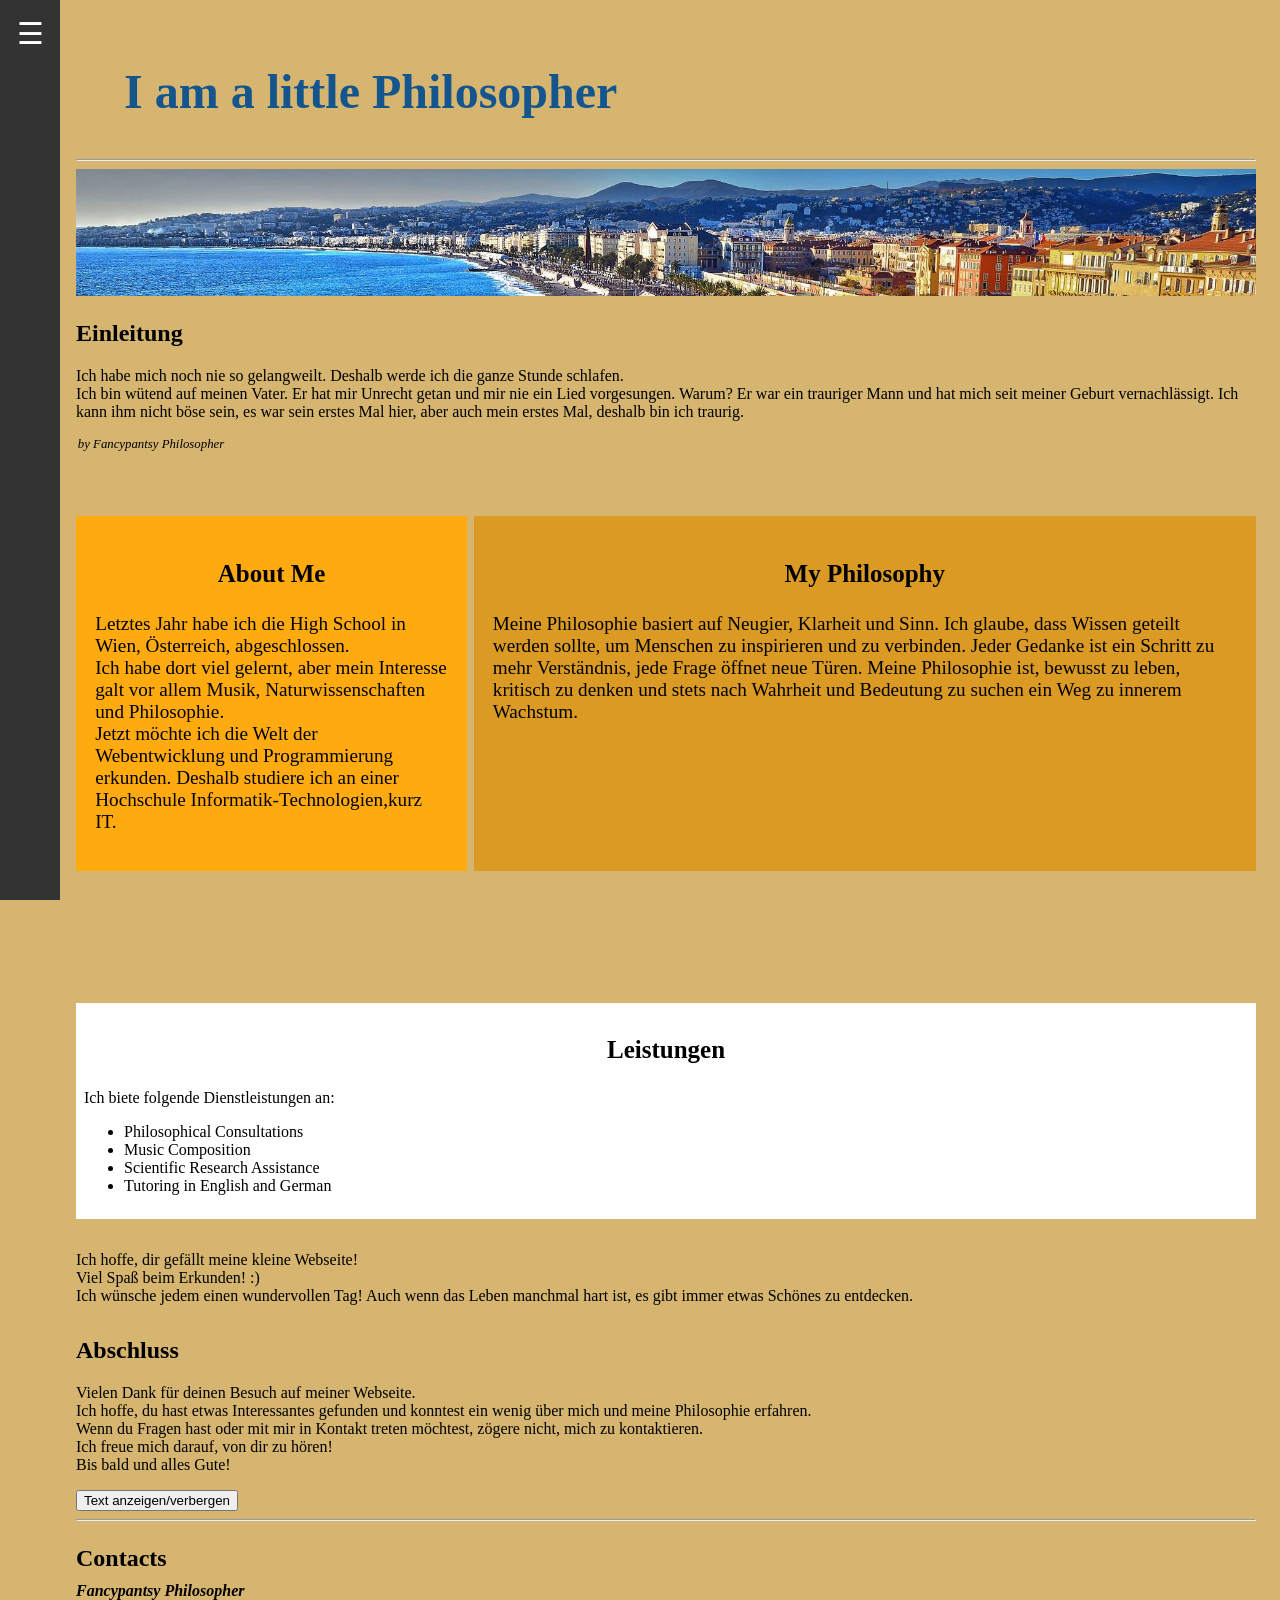
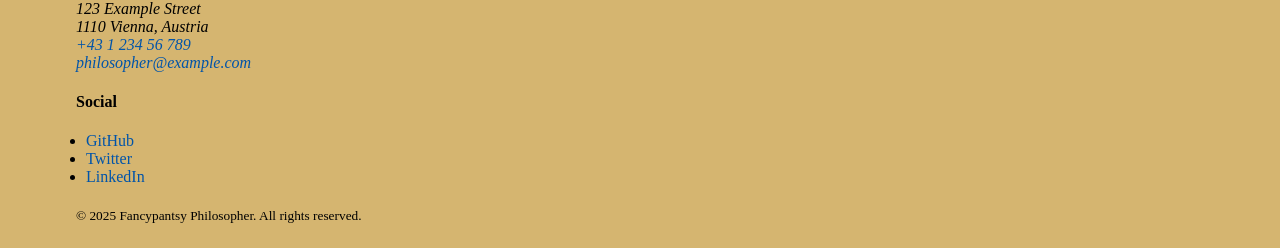
==== index.html @ 4b0075c2 "Rename HTML_Code_09.10.2025.html to index.html" ====
<!DOCTYPE html>
<html lang="de">
    
    <head>
          <link rel="stylesheet" type="text/css" href="stylesheet.css">
        <title>
            My little Canvas
        </title>
    </head>
    <body>
        <div class="sidebar" id="sidebar">
        <div class="toggle-btn" id="toggleBtn">☰</div>
        <div class="nav-links">
            <a href="#home">Startseite</a>
            <a href="#about">Über uns</a>
            <a href="#services">Leistungen</a>
            <a href="#contact">Kontakt</a>
        </div>
        </div>

        <section id="home">
        <h1>I am a little Philosopher</h1>
        <hr>
        <img src="Cotedazur_Panorama.jpg" alt="A beautiful view of the Cote d'Azur" style="width: 100%; height: 100%;">
        <section id="Einleitung">
            <h2>Einleitung</h2>
            <p>
               
                Ich habe mich noch nie so gelangweilt. Deshalb werde ich die ganze Stunde schlafen.<br>
                Ich bin wütend auf meinen Vater. 
                Er hat mir Unrecht getan und mir nie ein Lied vorgesungen. Warum? 
                Er war ein trauriger Mann und hat mich seit meiner Geburt vernachlässigt.
                Ich kann ihm nicht böse sein, es war sein erstes Mal hier, 
                aber auch mein erstes Mal, deshalb bin ich traurig.
            </p>
            <table>
                <caption class="wide-caption">by Fancypantsy Philosopher</caption>
            </table>
        </section>
        </section>
        <section id="about">
             <div class="container">
                <div class="grid-item-sidebar">
                    <h3>About Me</h3>
                    <p> Letztes Jahr habe ich die High School in Wien, Österreich, abgeschlossen. <br>
                        Ich habe dort viel gelernt, aber mein Interesse galt vor allem Musik, Naturwissenschaften und Philosophie. <br>
                        Jetzt möchte ich die Welt der Webentwicklung und Programmierung erkunden. Deshalb studiere ich an einer Hochschule Informatik-Technologien,kurz IT.
                    </p>
                </div>
                <div class="grid-item-main">
                    <h3>My Philosophy</h3>
                    <p> Meine Philosophie basiert auf Neugier, Klarheit und Sinn. Ich glaube, dass Wissen geteilt werden sollte,
                        um Menschen zu inspirieren und zu verbinden. Jeder Gedanke ist ein Schritt zu mehr Verständnis, jede Frage öffnet neue Türen. 
                        Meine Philosophie ist, bewusst zu leben, kritisch zu denken und stets nach Wahrheit und Bedeutung zu suchen ein Weg zu innerem Wachstum.
                    </p>
                </div>
            </div>
        </section>
        
        <section id="services">
            <div class="grid-item-bottom">
                <h3>Leistungen</h3>
                Ich biete folgende Dienstleistungen an:
                <ul>
                    <li>Philosophical Consultations</li>
                    <li>Music Composition</li>
                    <li>Scientific Research Assistance</li>
                    <li>Tutoring in English and German</li>
                </ul>
            </div>
        </section>
        
        <div class="comment">
        Ich hoffe, dir gefällt meine kleine Webseite! <br>
        Viel Spaß beim Erkunden! :) <br>
        Ich wünsche jedem einen wundervollen Tag! Auch wenn das Leben manchmal hart ist, es gibt immer etwas Schönes zu entdecken. <br>
        </div>
        
        <section>
            <h2>Abschluss</h2>
            <p>
                Vielen Dank für deinen Besuch auf meiner Webseite. <br>
                Ich hoffe, du hast etwas Interessantes gefunden und konntest ein wenig über mich und meine Philosophie erfahren. <br>
                Wenn du Fragen hast oder mit mir in Kontakt treten möchtest, zögere nicht, mich zu kontaktieren. <br>
                Ich freue mich darauf, von dir zu hören! <br>
                Bis bald und alles Gute! <br>
            </p>
        </section>

        <script src="firstscript.js"></script>
        <p>
            <div id="mehrText" class="hidden"> Wow, du hast den Button gefunden ^-^ <br>
                Gratulation!! :) <br>
             Ich experimentiere hier nur einwenig mit Webside Development, also bitte nichts ernst nehmen </div>
            <button onclick="toggleText()">Text anzeigen/verbergen</button>


        

        <footer id="site-footer">
            <hr>
            <div class="footer-inner">
                <section class="contact" aria-labelledby="contact" id ="contact">
                    <h3>Contacts</h3>
                    <address>
                        <strong>Fancypantsy Philosopher</strong><br>
                        123 Example Street<br>
                        1110 Vienna, Austria<br>
                        <a href="tel:+43123456789">+43 1 234 56 789</a><br>
                        <a href="mailto:philosopher@example.com">philosopher@example.com</a>
                    </address>
                </section>

                <section class="social" aria-label="Social links" id="social">
                    <h4 class="visually-hidden">Social</h4>
                    <ul class="social-list">
                        <li><a href="https://github.com/MAU250717" rel="noopener noreferrer">GitHub</a></li>
                        <li><a href="#" rel="noopener noreferrer">Twitter</a></li>
                        <li><a href="#" rel="noopener noreferrer">LinkedIn</a></li>
                    </ul>
                </section>
            </div>

            <small>&copy; 2025 Fancypantsy Philosopher. All rights reserved.</small>
        </footer>
    </body>
</html>
---- stylesheet.css ----
/* stylesheet.css */

/* Loose Test */
body {
  background-color: #d5b570;
  padding: 1em;
  margin-left: 60px;
}

/* Media query for screens smaller than 900px */
@media screen and (max-width: 900px) {
  body {
    font-size: large;
  }
}


h1 {
  color: #15558e;
  font-size: 2.5em;
  font-family:'Lucida Handwriting', cursive;
  padding-left: 1em;

  @media(width >900px) {
    font-size: 3em;
  }
}

.comment {
  margin: 2em 0;
  color: black;
} 

h3 {
  text-align: center;
  font-size: 25px;
}

/* other */
.hidden {
  display: none;
}

caption.wide-caption {
  font-size: 0.8em;
  width: 150px;
  font-style: italic;
  padding-bottom: 5em;
}



.hidden {
  display: none;
  margin-top: 10px;
   margin-bottom: 10px;
}

.container {
  display: grid;
  grid-template-columns: 1fr 2fr;
  grid-template-rows: 3fr 1fr;
  grid-template-areas:
    "header header"
    "sidebar main"
    "sidebar footer";
  gap: .4em;
}

.grid-item-main{
  background-color: #da9a23;
  color: black;
  text-align: left;
  font-size: 1.2em;
  padding: 1em;
}

.grid-item-sidebar{
  background-color: #ffab10;
  color: black;
  text-align: left;
  font-size: 1.2em;
  padding: 1em;
}

.grid-item-bottom{
  background-color: #ffffff;
  color: black;
  text-align: left;
  font-size: 1em;
  padding: 0.5em;
}

.contact {
  flex: 1 1 300px;
  margin-bottom: 20px;

  a {
    color: #0054a9;
    text-decoration: none;
  }

  a:hover {
    text-decoration: underline;
  }

  h3 {
    font-size: 1.5em;
    margin-bottom: 10px;
    text-align: left;
  }
}


.social {
  margin-bottom: 20px;
}

.social-list {
  padding: 0;
  margin: 10px;

 a {
  color: #0054a9;
  text-decoration: none;
  }
  
  a:hover {
    text-decoration: underline;
  }
}

.sidebar{
  position:fixed;
  top:0;
  left: 0; /* versteckt */
  height:100%;
  width: 60px;
  background-color:#333;
  overflow-x:hidden;
  transition:left 0.3s ease;
  z-index:1000
}

.sidebar:hover,
.sidebar.open {
  width: 200px;
   /*sichtbar*/
}

.sidebar:hover .nav-links a,
.sidebar.open .nav-links a{
  opacity:1
}

.toggle-btn{
  font-size:30px;
  color:#fff;
  text-align:center;
  padding:16px 0;
  cursor:pointer
}

.nav-links{
  display:flex;
  flex-direction:column;
  margin-top:40px
}

.nav-links a{
  display:block;
  color:#fff;
  padding:16px;
  text-decoration:none;
  white-space:nowrap;
  opacity:0;
  transition:opacity 0.3s ease
}


.nav-links a:hover{
  background-color:#575757
}

.content{
  margin-left:60px;
  padding:20px;
  transition:margin-left 0.3s ease
}

.sidebar:hover~.content{
  margin-left:200px
}
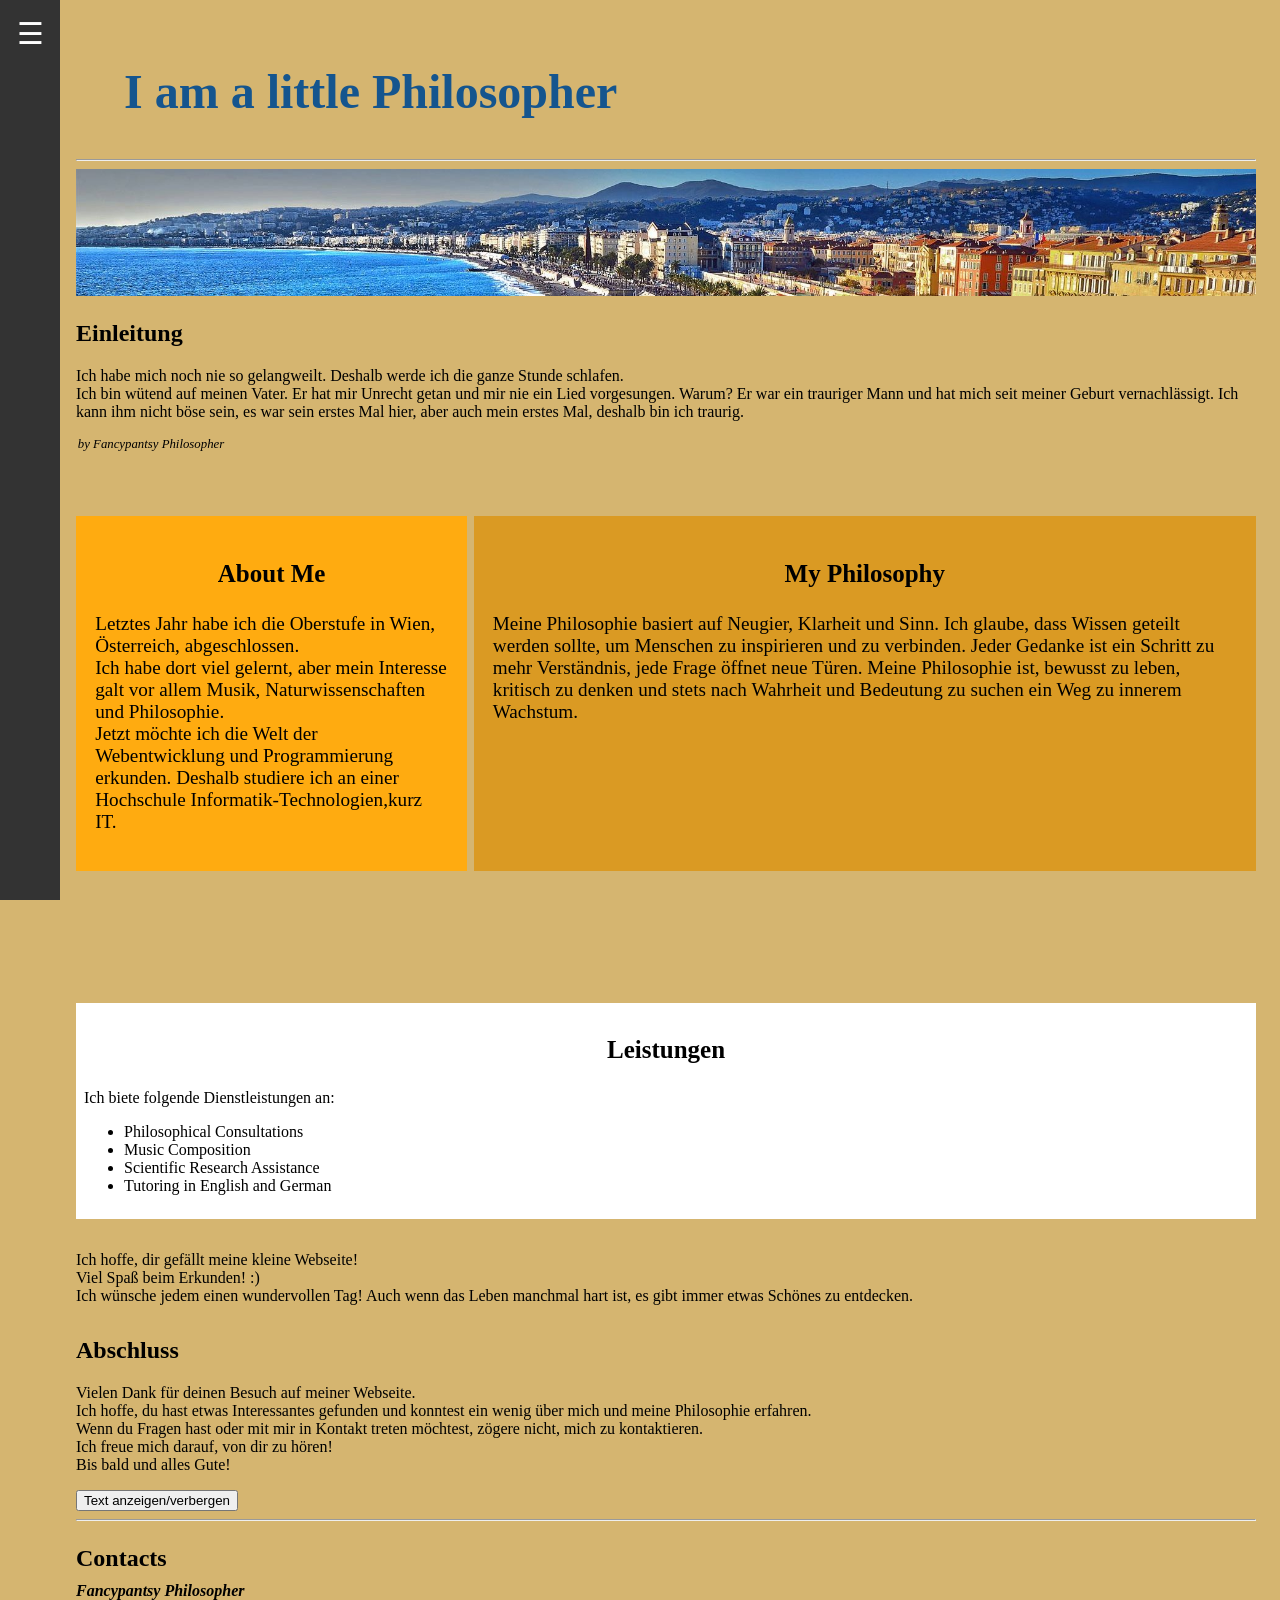
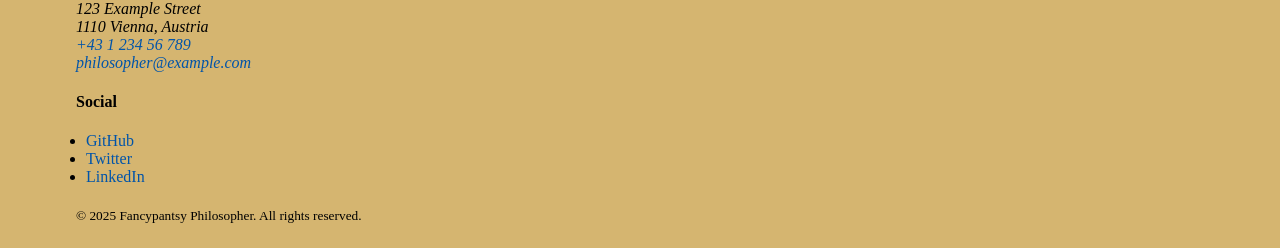
==== commit c734ec2a: "JS HW and updates" ====
--- a/index.html
+++ b/index.html
@@ -14,6 +14,7 @@
             <a href="#home">Startseite</a>
             <a href="#about">Über uns</a>
             <a href="#services">Leistungen</a>
+            <a href="vektorrechner.html">Vektorrechner</a>
             <a href="#contact">Kontakt</a>
         </div>
         </div>
@@ -42,7 +43,7 @@
              <div class="container">
                 <div class="grid-item-sidebar">
                     <h3>About Me</h3>
-                    <p> Letztes Jahr habe ich die High School in Wien, Österreich, abgeschlossen. <br>
+                    <p> Letztes Jahr habe ich die Oberstufe in Wien, Österreich, abgeschlossen. <br>
                         Ich habe dort viel gelernt, aber mein Interesse galt vor allem Musik, Naturwissenschaften und Philosophie. <br>
                         Jetzt möchte ich die Welt der Webentwicklung und Programmierung erkunden. Deshalb studiere ich an einer Hochschule Informatik-Technologien,kurz IT.
                     </p>
@@ -111,6 +112,7 @@
                     </address>
                 </section>
 
+                <!-- Social Media Links -->
                 <section class="social" aria-label="Social links" id="social">
                     <h4 class="visually-hidden">Social</h4>
                     <ul class="social-list">
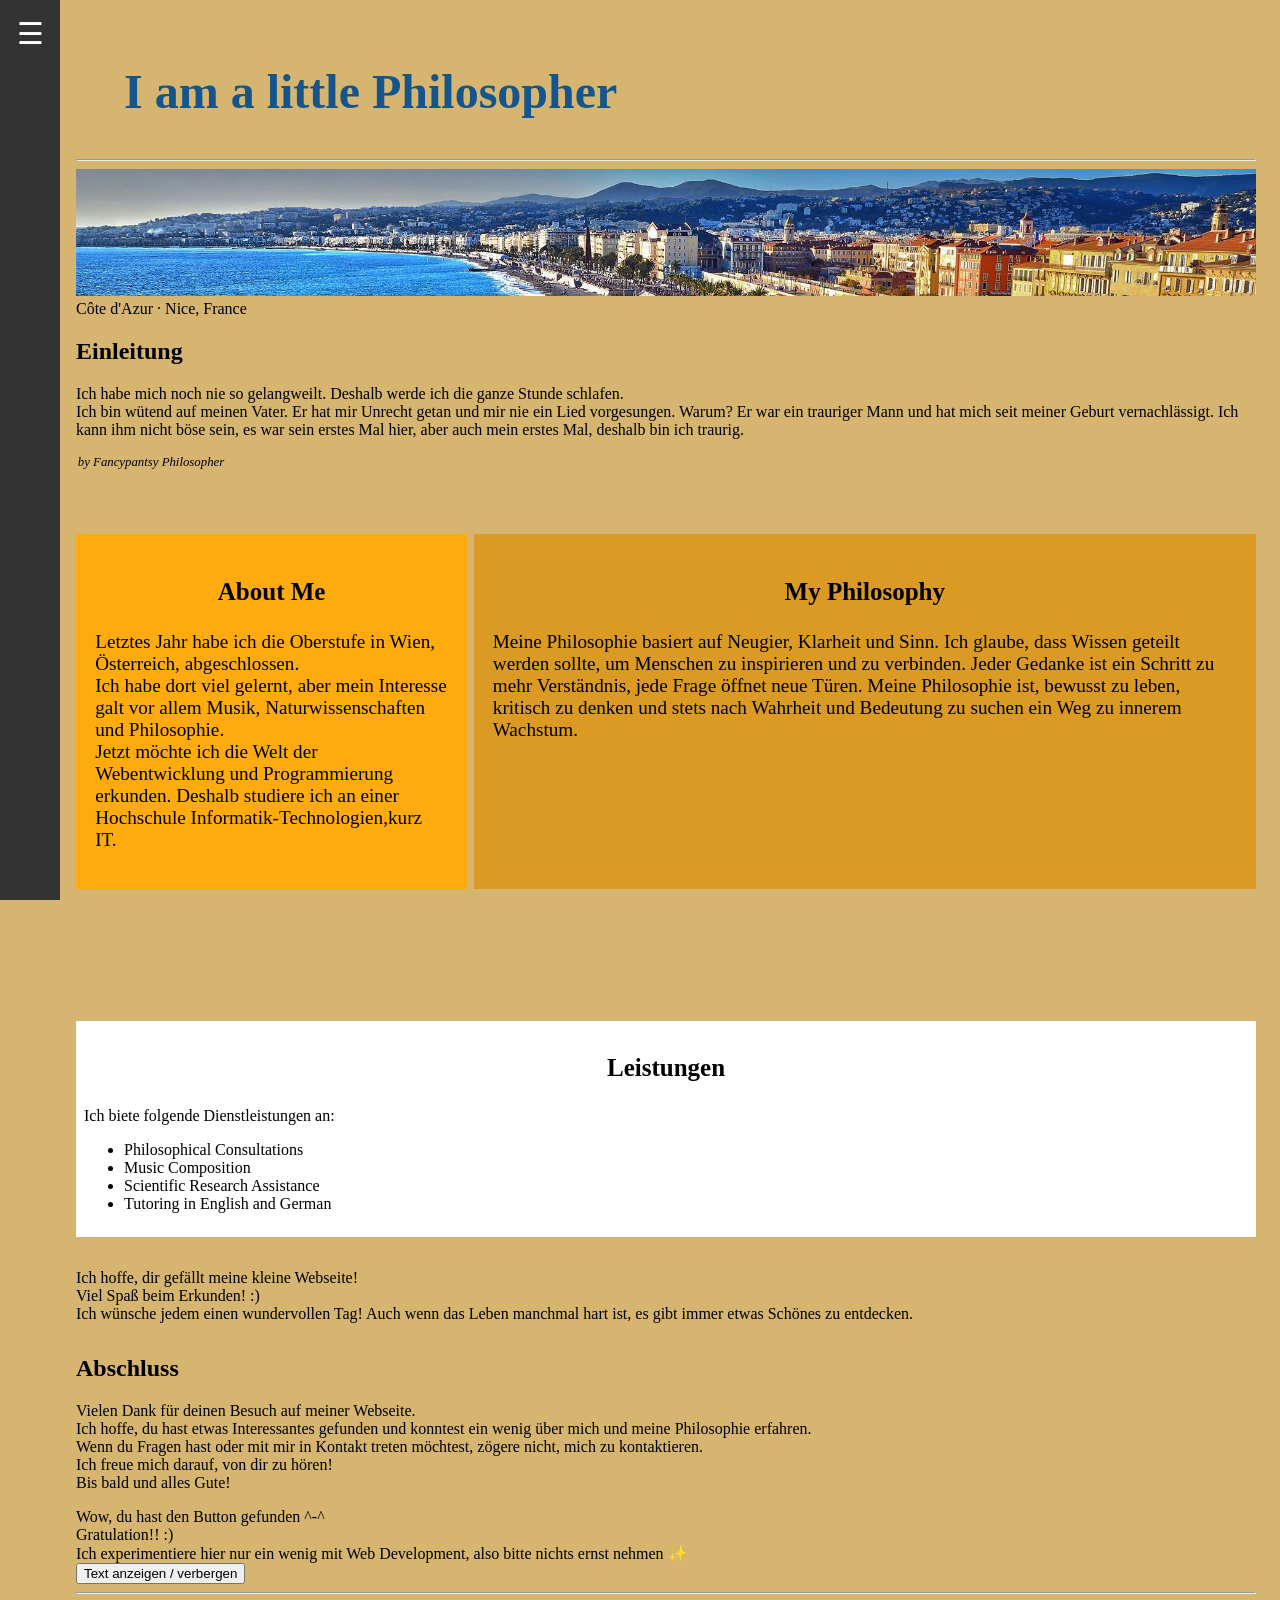
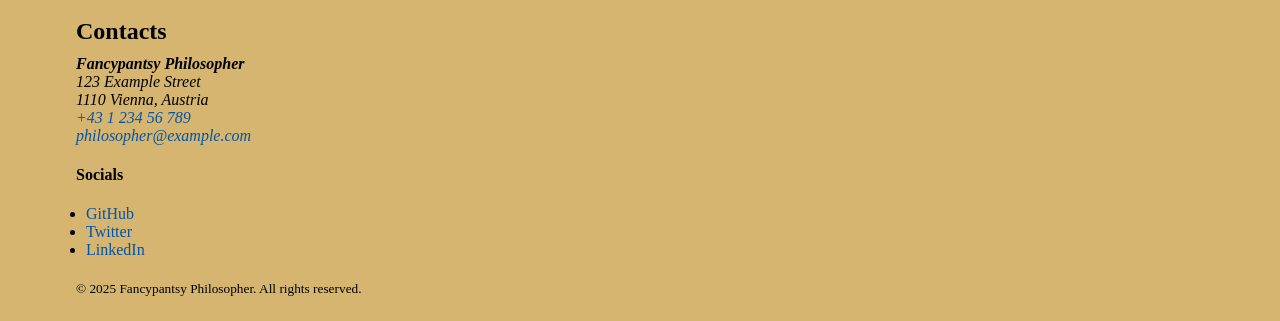
==== commit 0d6fdb3f: "Lokale Änderungen behalten und committen" ====
--- a/index.html
+++ b/index.html
@@ -2,55 +2,67 @@
 <html lang="de">
     
     <head>
-          <link rel="stylesheet" type="text/css" href="stylesheet.css">
+        <meta charset="UTF-8">
+        <meta name="viewport" content="width=device-width, initial-scale=1.0">
+        <link rel="stylesheet" type="text/css" href="stylesheet.css">
         <title>
-            My little Canvas
+            My little Canvas · Fancypantsy Philosopher
         </title>
     </head>
     <body>
+        <!-- ── Sidebar ─────────────────────────────────────────────── -->
         <div class="sidebar" id="sidebar">
-        <div class="toggle-btn" id="toggleBtn">☰</div>
-        <div class="nav-links">
+            <div class="toggle-btn" id="toggleBtn">☰</div>
+            <div class="nav-links">
             <a href="#home">Startseite</a>
             <a href="#about">Über uns</a>
             <a href="#services">Leistungen</a>
             <a href="vektorrechner.html">Vektorrechner</a>
             <a href="#contact">Kontakt</a>
-        </div>
+            </div>
         </div>
 
+        <!-- ── Hero ────────────────────────────────────────────────── -->
         <section id="home">
-        <h1>I am a little Philosopher</h1>
-        <hr>
-        <img src="Cotedazur_Panorama.jpg" alt="A beautiful view of the Cote d'Azur" style="width: 100%; height: 100%;">
-        <section id="Einleitung">
-            <h2>Einleitung</h2>
-            <p>
-               
-                Ich habe mich noch nie so gelangweilt. Deshalb werde ich die ganze Stunde schlafen.<br>
-                Ich bin wütend auf meinen Vater. 
-                Er hat mir Unrecht getan und mir nie ein Lied vorgesungen. Warum? 
-                Er war ein trauriger Mann und hat mich seit meiner Geburt vernachlässigt.
-                Ich kann ihm nicht böse sein, es war sein erstes Mal hier, 
-                aber auch mein erstes Mal, deshalb bin ich traurig.
-            </p>
-            <table>
-                <caption class="wide-caption">by Fancypantsy Philosopher</caption>
-            </table>
+            <h1>I am a little Philosopher</h1>
+            <hr>
+            <div class="hero-img-wrap">
+                <img src="Cotedazur_Panorama.jpg" alt="A beautiful view of the Cote d'Azur" style="width: 100%; height: 100%;">
+                <div class="hero-img-overlay"></div>
+                <span class="hero-caption">Côte d'Azur · Nice, France</span>
+            </div>
+            <div id="Einleitung">
+                <h2>Einleitung</h2>
+                <p>
+                
+                    Ich habe mich noch nie so gelangweilt. Deshalb werde ich die ganze Stunde schlafen.<br>
+                    Ich bin wütend auf meinen Vater. 
+                    Er hat mir Unrecht getan und mir nie ein Lied vorgesungen. Warum? 
+                    Er war ein trauriger Mann und hat mich seit meiner Geburt vernachlässigt.
+                    Ich kann ihm nicht böse sein, es war sein erstes Mal hier, 
+                    aber auch mein erstes Mal, deshalb bin ich traurig.
+                </p>
+                <table>
+                    <caption class="wide-caption">by Fancypantsy Philosopher</caption>
+                </table>
+            </div>
         </section>
-        </section>
+
+        <!-- ── About ───────────────────────────────────────────────── -->
         <section id="about">
              <div class="container">
                 <div class="grid-item-sidebar">
                     <h3>About Me</h3>
-                    <p> Letztes Jahr habe ich die Oberstufe in Wien, Österreich, abgeschlossen. <br>
+                    <p> 
+                        Letztes Jahr habe ich die Oberstufe in Wien, Österreich, abgeschlossen. <br>
                         Ich habe dort viel gelernt, aber mein Interesse galt vor allem Musik, Naturwissenschaften und Philosophie. <br>
                         Jetzt möchte ich die Welt der Webentwicklung und Programmierung erkunden. Deshalb studiere ich an einer Hochschule Informatik-Technologien,kurz IT.
                     </p>
                 </div>
                 <div class="grid-item-main">
                     <h3>My Philosophy</h3>
-                    <p> Meine Philosophie basiert auf Neugier, Klarheit und Sinn. Ich glaube, dass Wissen geteilt werden sollte,
+                    <p> 
+                        Meine Philosophie basiert auf Neugier, Klarheit und Sinn. Ich glaube, dass Wissen geteilt werden sollte,
                         um Menschen zu inspirieren und zu verbinden. Jeder Gedanke ist ein Schritt zu mehr Verständnis, jede Frage öffnet neue Türen. 
                         Meine Philosophie ist, bewusst zu leben, kritisch zu denken und stets nach Wahrheit und Bedeutung zu suchen ein Weg zu innerem Wachstum.
                     </p>
@@ -58,10 +70,11 @@
             </div>
         </section>
         
+        <!-- ── Services ────────────────────────────────────────────── -->
         <section id="services">
             <div class="grid-item-bottom">
                 <h3>Leistungen</h3>
-                Ich biete folgende Dienstleistungen an:
+                <p style="margin-bottom:.3rem;">Ich biete folgende Dienstleistungen an:</p>
                 <ul>
                     <li>Philosophical Consultations</li>
                     <li>Music Composition</li>
@@ -71,13 +84,15 @@
             </div>
         </section>
         
+        <!-- ── Comment ─────────────────────────────────────────────── -->
         <div class="comment">
-        Ich hoffe, dir gefällt meine kleine Webseite! <br>
-        Viel Spaß beim Erkunden! :) <br>
-        Ich wünsche jedem einen wundervollen Tag! Auch wenn das Leben manchmal hart ist, es gibt immer etwas Schönes zu entdecken. <br>
+            Ich hoffe, dir gefällt meine kleine Webseite! <br>
+            Viel Spaß beim Erkunden! :) <br>
+            Ich wünsche jedem einen wundervollen Tag! Auch wenn das Leben manchmal hart ist, es gibt immer etwas Schönes zu entdecken. <br>
         </div>
         
-        <section>
+        <!-- ── Abschluss ────────────────────────────────────────────── -->
+        <section style="background:var(--sand);">
             <h2>Abschluss</h2>
             <p>
                 Vielen Dank für deinen Besuch auf meiner Webseite. <br>
@@ -88,20 +103,21 @@
             </p>
         </section>
 
-        <script src="firstscript.js"></script>
-        <p>
-            <div id="mehrText" class="hidden"> Wow, du hast den Button gefunden ^-^ <br>
-                Gratulation!! :) <br>
-             Ich experimentiere hier nur einwenig mit Webside Development, also bitte nichts ernst nehmen </div>
-            <button onclick="toggleText()">Text anzeigen/verbergen</button>
-
-
+        <!-- ── Button ──────────────────────────────────────────────── -->
+        <div class="secret-section">
+            <div id="mehrText">
+                Wow, du hast den Button gefunden ^-^<br>
+                Gratulation!! :)<br>
+                Ich experimentiere hier nur ein wenig mit Web Development, also bitte nichts ernst nehmen&nbsp;✨
+            </div>
+            <button class="toggle-text-btn" onclick="toggleText()">Text anzeigen / verbergen</button>
+        </div>
         
-
+        <!-- ── Footer ──────────────────────────────────────────────── -->
         <footer id="site-footer">
             <hr>
             <div class="footer-inner">
-                <section class="contact" aria-labelledby="contact" id ="contact">
+                <section class="contact" aria-labelledby="contact-heading" id ="contact">
                     <h3>Contacts</h3>
                     <address>
                         <strong>Fancypantsy Philosopher</strong><br>
@@ -114,7 +130,7 @@
 
                 <!-- Social Media Links -->
                 <section class="social" aria-label="Social links" id="social">
-                    <h4 class="visually-hidden">Social</h4>
+                    <h4>Socials</h4>
                     <ul class="social-list">
                         <li><a href="https://github.com/MAU250717" rel="noopener noreferrer">GitHub</a></li>
                         <li><a href="#" rel="noopener noreferrer">Twitter</a></li>
@@ -125,5 +141,7 @@
 
             <small>&copy; 2025 Fancypantsy Philosopher. All rights reserved.</small>
         </footer>
+    
+    <script src="firstscript.js"></script>
     </body>
 </html>
--- a/stylesheet.css
+++ b/stylesheet.css
@@ -36,6 +36,13 @@
   font-size: 25px;
 }
 
+.vector-input {
+  flex-direction: column;
+  align-items: center;
+  margin-top: 10px;
+  width: 5%;
+}
+
 /* other */
 .hidden {
   display: none;
@@ -47,8 +54,6 @@
   font-style: italic;
   padding-bottom: 5em;
 }
-
-
 
 .hidden {
   display: none;
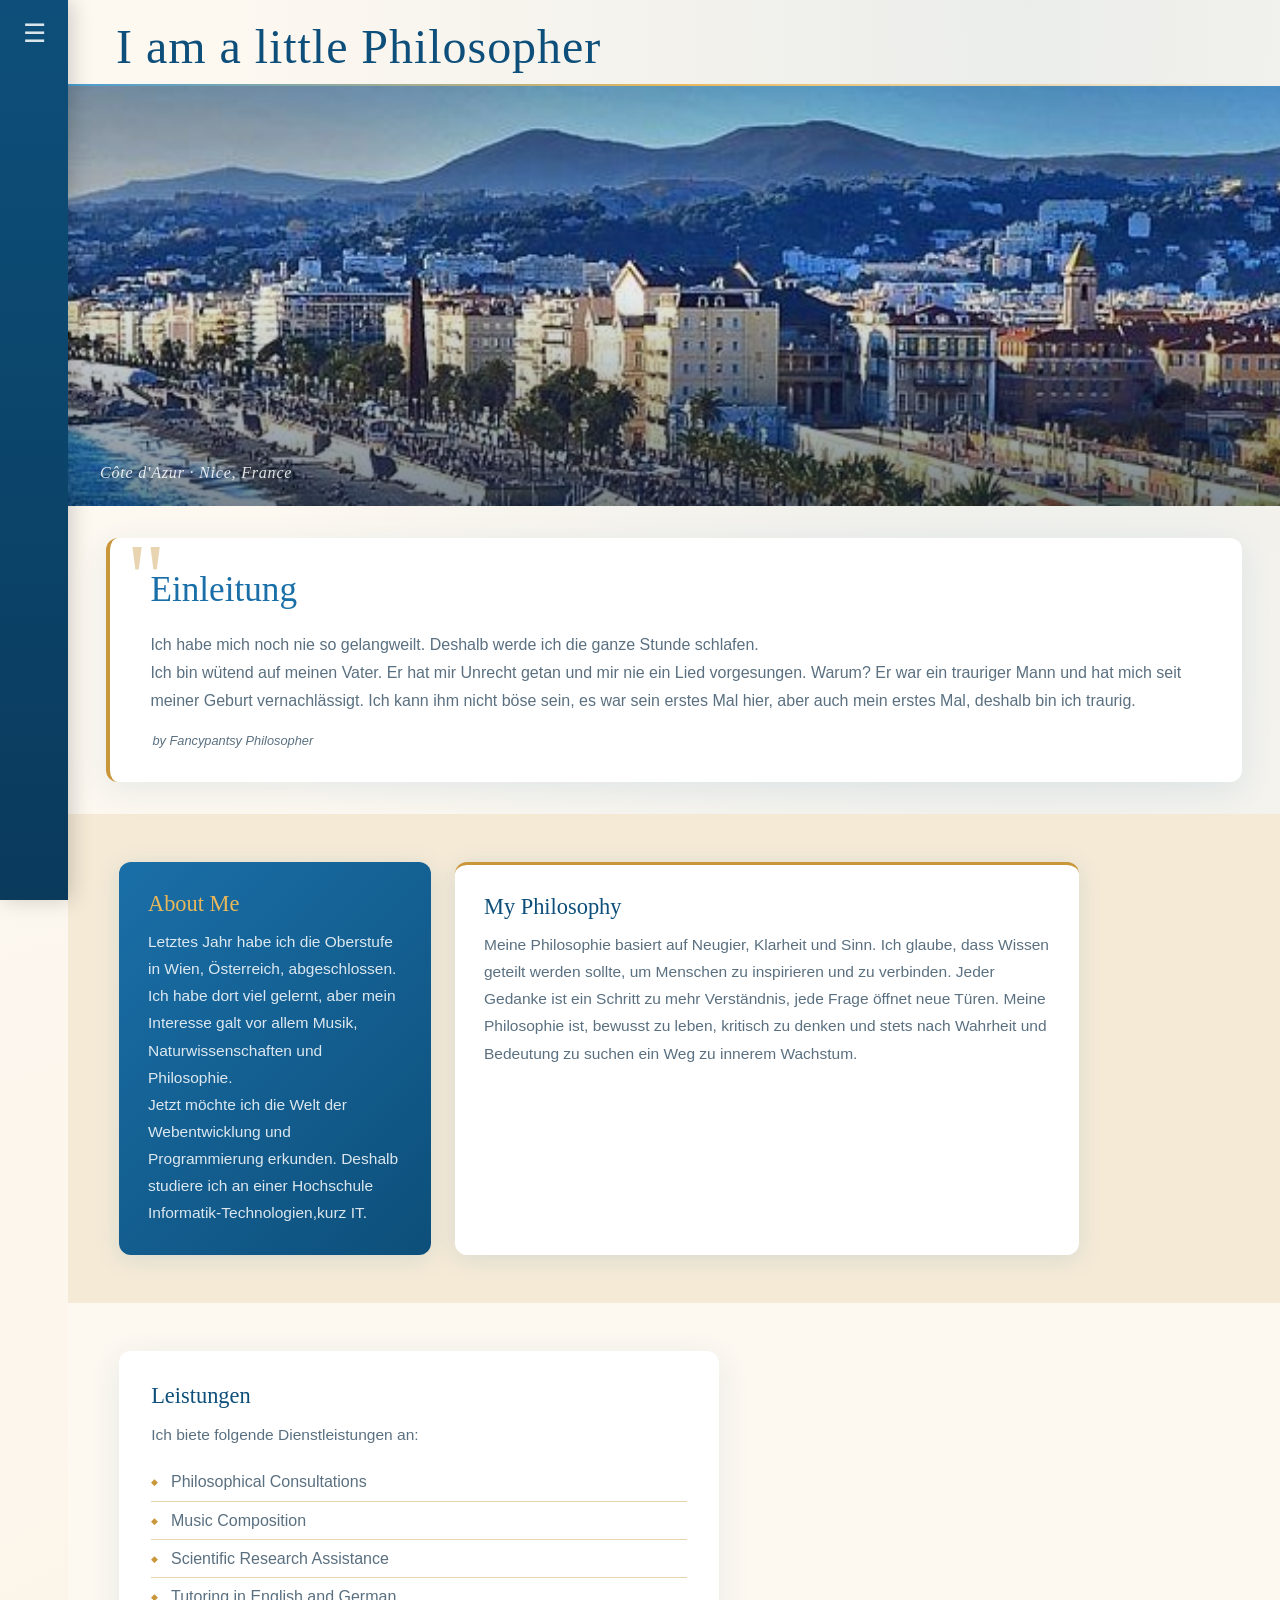
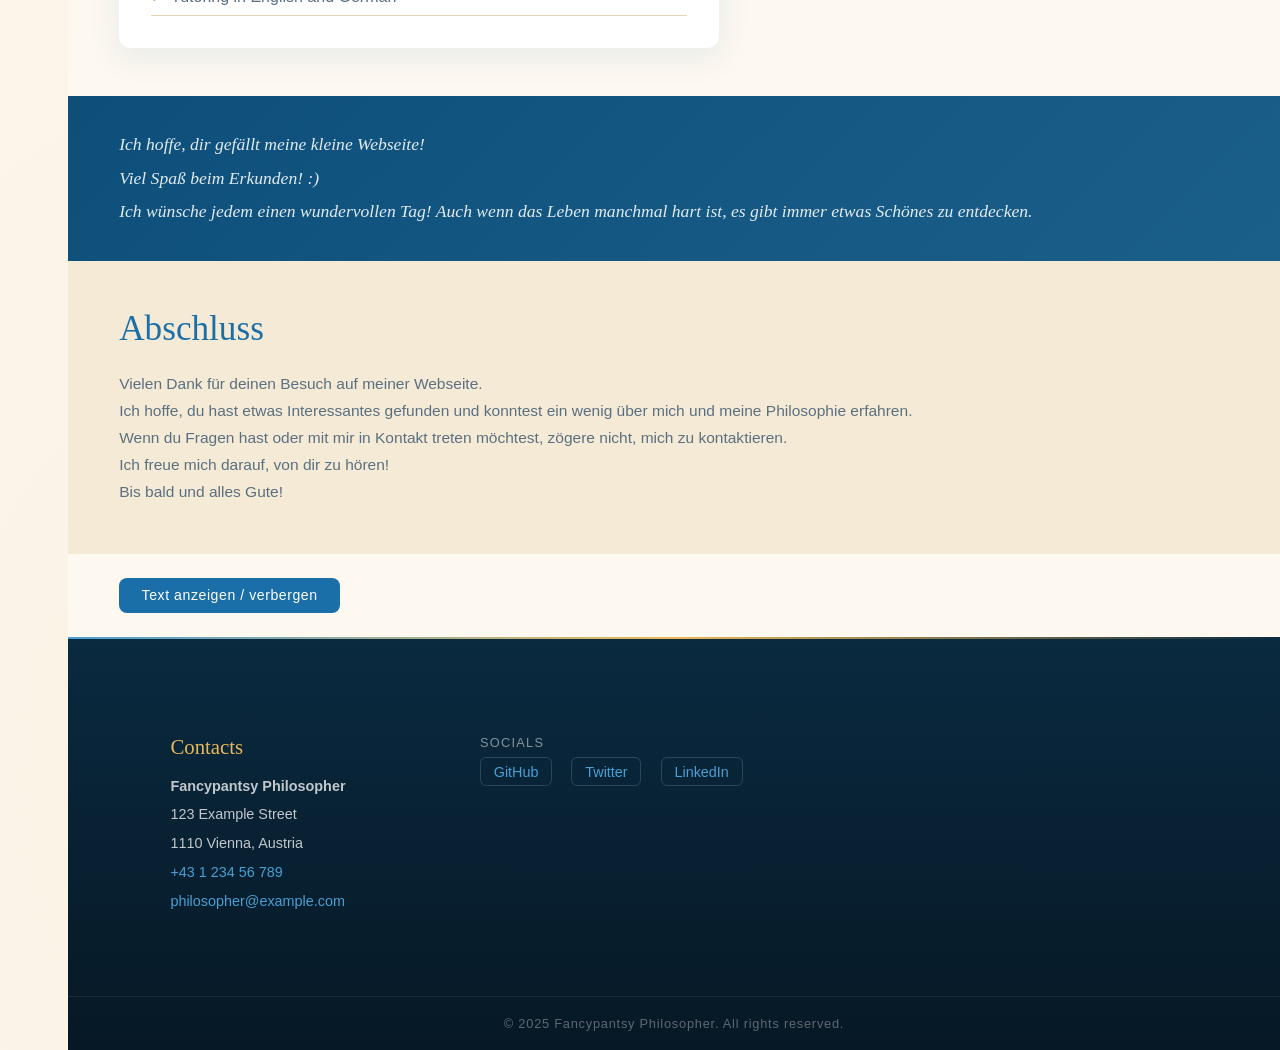
==== commit 4f8e44a0: "Buttontoggle Problem gelöst; Sidebar für Zukunft erweitert" ====
--- a/index.html
+++ b/index.html
@@ -18,6 +18,7 @@
             <a href="#about">Über uns</a>
             <a href="#services">Leistungen</a>
             <a href="vektorrechner.html">Vektorrechner</a>
+            <a href="zitate.html">💭 Zitate</a>
             <a href="#contact">Kontakt</a>
             </div>
         </div>
--- a/stylesheet.css
+++ b/stylesheet.css
@@ -1,10 +1,44 @@
 /* stylesheet.css */
+
+:root {
+  --azure:        #1a6fa8;
+  --azure-dark:   #0d4f7a;
+  --azure-light:  #4a9fd4;
+  --gold:         #c9963a;
+  --gold-light:   #e8b85a;
+  --sand:         #f5ead6;
+  --sand-dark:    #e8d4b0;
+  --cream:        #fdf8f0;
+  --text:         #1c2b3a;
+  --text-light:   #5a7080;
+  --white:        #ffffff;
+
+  --sidebar-w:    68px;
+  --sidebar-open: 210px;
+  --radius:       12px;
+  --shadow:       0 4px 24px rgba(26,111,168,.13);
+  --shadow-card:  0 8px 32px rgba(26,111,168,.10);
+
+  --font-display: 'Cormorant Garamond', Georgia, serif;
+  --font-body:    'DM Sans', 'Segoe UI', sans-serif;
+}
+
+*, *::before, *::after { box-sizing: border-box; margin: 0; padding: 0; }
+
+html { scroll-behavior: smooth; }
 
 /* Loose Test */
 body {
-  background-color: #d5b570;
-  padding: 1em;
-  margin-left: 60px;
+  background-color: var(--cream);
+  background-image:
+    radial-gradient(ellipse at 80% 0%, rgba(26,111,168,.08) 0%, transparent 55%),
+    radial-gradient(ellipse at 10% 90%, rgba(201,150,58,.06) 0%, transparent 50%);
+  font-family: var(--font-body);
+  font-size: 16px;
+  color: var(--text);
+  margin-left: var(--sidebar-w);
+  transition: margin-left .3s ease;
+  min-height: 100vh;
 }
 
 /* Media query for screens smaller than 900px */
@@ -16,184 +50,745 @@
 
 
 h1 {
-  color: #15558e;
-  font-size: 2.5em;
-  font-family:'Lucida Handwriting', cursive;
-  padding-left: 1em;
+  font-family: var(--font-display);
+  font-weight: 300;
+  font-size: clamp(2rem, 5vw, 3.5rem);
+  color: var(--azure-dark);
+  letter-spacing: .02em;
+  line-height: 1.15;
+  padding: .4em 0 .2em 1em;
 
   @media(width >900px) {
     font-size: 3em;
   }
 }
 
-.comment {
-  margin: 2em 0;
-  color: black;
-} 
+h2 {
+  font-family: var(--font-display);
+  font-weight: 400;
+  font-size: clamp(1.5rem, 3vw, 2.2rem);
+  color: var(--azure);
+  margin-bottom: .6em;
+}
 
 h3 {
+  font-family: var(--font-display);
+  font-weight: 400;
+  font-size: 1.4rem;
+  color: var(--azure-dark);
+  margin-bottom: .5em;
+  text-align: left;
+}
+
+h4 { font-size: 1rem; color: var(--text-light); font-weight: 500; }
+
+p { line-height: 1.75; color: var(--text-light); font-size: .97rem; }
+
+a { color: var(--azure); text-decoration: none; transition: color .2s; }
+a:hover { color: var(--gold); }
+
+hr {
+  border: none;
+  height: 2px;
+  background: linear-gradient(90deg, var(--azure-light), var(--gold-light), transparent);
+  margin: 0;
+}
+
+/* ─── Sidebar ───────────────────────────────────────────────── */
+.sidebar {
+  position: fixed;
+  top: 0; left: 0;
+  height: 100%;
+  width: var(--sidebar-w);
+  background: linear-gradient(180deg, var(--azure-dark) 0%, #0a3a5c 100%);
+  overflow-x: hidden;
+  transition: width .35s cubic-bezier(.4,0,.2,1);
+  z-index: 1000;
+  box-shadow: 4px 0 20px rgba(0,0,0,.18);
+}
+
+.sidebar:hover,
+.sidebar.open {
+  width: var(--sidebar-open);
+}
+
+.sidebar:hover .nav-links a,
+.sidebar.open .nav-links a {
+  opacity: 1;
+  transform: translateX(0);
+}
+
+.toggle-btn {
+  font-size: 26px;
+  color: rgba(255,255,255,.85);
   text-align: center;
-  font-size: 25px;
-}
-
-.vector-input {
+  padding: 18px 0;
+  cursor: pointer;
+  transition: color .2s;
+  user-select: none;
+}
+.toggle-btn:hover { color: var(--gold-light); }
+
+.nav-links {
+  display: flex;
   flex-direction: column;
+  margin-top: 20px;
+}
+
+.nav-links a {
+  display: flex;
   align-items: center;
-  margin-top: 10px;
-  width: 5%;
-}
-
-/* other */
-.hidden {
-  display: none;
-}
+  gap: 10px;
+  color: rgba(255,255,255,.8);
+  padding: 14px 18px;
+  text-decoration: none;
+  white-space: nowrap;
+  opacity: 0;
+  transform: translateX(-8px);
+  transition: opacity .3s ease, transform .3s ease, background .2s;
+  font-size: .9rem;
+  letter-spacing: .03em;
+}
+
+.nav-links a:hover,
+.nav-links a.active {
+  background: rgba(255,255,255,.1);
+  color: var(--gold-light);
+  border-right: 3px solid var(--gold-light);
+}
+
+.sidebar:hover ~ * .content,
+.sidebar.open ~ * .content { margin-left: var(--sidebar-open); }
+
+/* ─── Hero / Image ──────────────────────────────────────────── */
+#home { padding: 0; }
+
+.hero-img-wrap {
+  position: relative;
+  width: 100%;
+  height: clamp(200px, 40vw, 420px);
+  overflow: hidden;
+}
+
+.hero-img-wrap img {
+  width: 100%; height: 100%;
+  object-fit: cover;
+  object-position: center 40%;
+  display: block;
+}
+
+.hero-img-overlay {
+  position: absolute;
+  inset: 0;
+  background: linear-gradient(
+    to bottom,
+    transparent 40%,
+    rgba(10,30,50,.55) 100%
+  );
+}
+
+.hero-caption {
+  position: absolute;
+  bottom: 1.5em; left: 2em;
+  color: rgba(255,255,255,.85);
+  font-family: var(--font-display);
+  font-size: 1rem;
+  font-style: italic;
+  letter-spacing: .05em;
+}
+
+/* ─── Sections ──────────────────────────────────────────────── */
+section {
+  padding: clamp(1.5rem, 4vw, 3rem) clamp(1rem, 4vw, 3.5rem);
+}
+
+/* ─── Intro Card ────────────────────────────────────────────── */
+#Einleitung {
+  background: var(--white);
+  border-radius: var(--radius);
+  box-shadow: var(--shadow-card);
+  margin: 2rem clamp(.5rem,3vw,2.5rem);
+  padding: 2rem 2.5rem;
+  border-left: 4px solid var(--gold);
+  position: relative;
+}
+
+#Einleitung::before {
+  content: '"';
+  font-family: var(--font-display);
+  font-size: 6rem;
+  color: var(--sand-dark);
+  position: absolute;
+  top: -.5rem; left: 1rem;
+  line-height: 1;
+  z-index: 0;
+}
+
+#Einleitung p { position: relative; z-index: 1; font-size: 1rem; }
 
 caption.wide-caption {
-  font-size: 0.8em;
-  width: 150px;
+  font-size: .8em;
   font-style: italic;
-  padding-bottom: 5em;
-}
-
-.hidden {
-  display: none;
-  margin-top: 10px;
-   margin-bottom: 10px;
-}
+  color: var(--text-light);
+  display: block;
+  margin-top: 1rem;
+}
+
+/* ─── About Grid ────────────────────────────────────────────── */
+#about { background: var(--sand); }
 
 .container {
   display: grid;
   grid-template-columns: 1fr 2fr;
-  grid-template-rows: 3fr 1fr;
-  grid-template-areas:
-    "header header"
-    "sidebar main"
-    "sidebar footer";
-  gap: .4em;
-}
-
-.grid-item-main{
-  background-color: #da9a23;
-  color: black;
+  gap: 1.5rem;
+  max-width: 960px;
+}
+
+.grid-item-sidebar,
+.grid-item-main {
+  border-radius: var(--radius);
+  padding: 1.8rem;
+  box-shadow: var(--shadow);
+}
+
+.grid-item-sidebar {
+  background: linear-gradient(135deg, var(--azure) 0%, var(--azure-dark) 100%);
+  color: var(--white);
+}
+
+.grid-item-sidebar h3 { color: var(--gold-light); text-align: left; }
+.grid-item-sidebar p  { color: rgba(255,255,255,.85); }
+
+.grid-item-main {
+  background: var(--white);
+  border-top: 3px solid var(--gold);
+}
+
+.grid-item-main h3 { color: var(--azure-dark); }
+
+/* ─── Services ──────────────────────────────────────────────── */
+#services { background: var(--cream); }
+
+.grid-item-bottom {
+  background: var(--white);
+  border-radius: var(--radius);
+  padding: 2rem;
+  box-shadow: var(--shadow-card);
+  max-width: 600px;
+}
+
+.grid-item-bottom ul {
+  list-style: none;
+  margin-top: 1rem;
+}
+
+.grid-item-bottom ul li {
+  padding: .6rem 0;
+  border-bottom: 1px solid var(--sand-dark);
+  color: var(--text-light);
+  display: flex;
+  align-items: center;
+  gap: .8rem;
+}
+
+.grid-item-bottom ul li::before {
+  content: '◆';
+  color: var(--gold);
+  font-size: .55rem;
+}
+
+/* ─── Comment / CTA ─────────────────────────────────────────── */
+.comment {
+  margin: 0;
+  padding: 2rem clamp(1rem,4vw,3.5rem);
+  background: linear-gradient(135deg, var(--azure-dark) 0%, #1a5f8a 100%);
+  color: rgba(255,255,255,.88);
+  font-family: var(--font-display);
+  font-size: 1.1rem;
+  font-style: italic;
+  line-height: 1.9;
+}
+
+/* ─── Abschluss ─────────────────────────────────────────────── */
+section:has(h2:contains("Abschluss")),
+.abschluss-section {
+  background: var(--sand);
+}
+
+/* ─── Toggle Text Button ────────────────────────────────────── */
+.hidden { display: none; }
+
+#mehrText {
+  background: var(--azure-dark);
+  color: var(--gold-light);
+  border-radius: var(--radius);
+  padding: 1rem 1.5rem;
+  margin: .8rem 0;
+  font-family: var(--font-display);
+  font-size: 1.05rem;
+  font-style: italic;
+  display: none;
+}
+
+.toggle-text-btn {
+  background: var(--azure);
+  color: var(--white);
+  border: none;
+  border-radius: 8px;
+  padding: .6rem 1.4rem;
+  font-family: var(--font-body);
+  font-size: .88rem;
+  cursor: pointer;
+  transition: background .2s, transform .15s;
+  letter-spacing: .04em;
+}
+
+.toggle-text-btn:hover {
+  background: var(--gold);
+  transform: translateY(-1px);
+}
+
+.secret-section {
+  padding: 1.5rem clamp(1rem,4vw,3.5rem);
+  background: var(--cream);
+}
+
+/* ─── Footer ────────────────────────────────────────────────── */
+#site-footer {
+  background: linear-gradient(180deg, #0a2a40 0%, #061825 100%);
+  color: rgba(255,255,255,.75);
+  padding: 0;
+}
+
+.footer-inner {
+  display: flex;
+  flex-wrap: wrap;
+  gap: 2rem;
+  padding: 3rem clamp(1rem,4vw,3.5rem) 2rem;
+}
+
+.contact h3 {
+  color: var(--gold-light);
+  font-family: var(--font-display);
+  font-size: 1.3rem;
   text-align: left;
-  font-size: 1.2em;
-  padding: 1em;
-}
-
-.grid-item-sidebar{
-  background-color: #ffab10;
-  color: black;
-  text-align: left;
-  font-size: 1.2em;
-  padding: 1em;
-}
-
-.grid-item-bottom{
-  background-color: #ffffff;
-  color: black;
-  text-align: left;
-  font-size: 1em;
-  padding: 0.5em;
-}
-
-.contact {
-  flex: 1 1 300px;
-  margin-bottom: 20px;
-
-  a {
-    color: #0054a9;
-    text-decoration: none;
+  margin-bottom: .8rem;
+}
+
+.contact address { font-style: normal; line-height: 2; font-size: .9rem; }
+.contact a, .social a { color: var(--azure-light); }
+.contact a:hover, .social a:hover { color: var(--gold-light); }
+
+.social h4 { color: rgba(255,255,255,.5); font-size: .8rem; letter-spacing: .1em; text-transform: uppercase; margin-bottom: .8rem; }
+
+.social-list { list-style: none; display: flex; gap: 1.2rem; flex-wrap: wrap; }
+.social-list li a {
+  font-size: .9rem;
+  padding: .35rem .8rem;
+  border: 1px solid rgba(255,255,255,.15);
+  border-radius: 6px;
+  transition: border-color .2s, color .2s;
+}
+.social-list li a:hover { border-color: var(--gold); color: var(--gold-light); }
+
+#site-footer small {
+  display: block;
+  text-align: center;
+  padding: 1.2rem;
+  border-top: 1px solid rgba(255,255,255,.08);
+  color: rgba(255,255,255,.35);
+  font-size: .8rem;
+  letter-spacing: .06em;
+}
+
+.visually-hidden {
+  position: absolute; width:1px; height:1px;
+  overflow:hidden; clip:rect(0,0,0,0); white-space:nowrap;
+}
+
+/* ─── Responsive ────────────────────────────────────────────── */
+@media (max-width: 700px) {
+  body { margin-left: var(--sidebar-w); }
+
+  .container {
+    grid-template-columns: 1fr;
   }
 
-  a:hover {
-    text-decoration: underline;
-  }
-
-  h3 {
-    font-size: 1.5em;
-    margin-bottom: 10px;
-    text-align: left;
-  }
-}
-
-
-.social {
-  margin-bottom: 20px;
-}
-
-.social-list {
+  h1 { padding-left: .5em; }
+
+  #Einleitung { margin: 1rem .5rem; padding: 1.5rem 1.2rem; }
+  #Einleitung::before { font-size: 4rem; }
+
+  .footer-inner { flex-direction: column; gap: 1.5rem; }
+
+  .hero-caption { left: 1em; font-size: .85rem; }
+}
+
+@media (max-width: 480px) {
+  body { font-size: 15px; }
+  section { padding: 1.2rem 1rem; }
+  .comment { padding: 1.5rem 1rem; }
+}
+
+
+/* ════════════════════════════════════════════════════════════════
+   VEKTORRECHNER — Standalone Page Styles
+   ════════════════════════════════════════════════════════════════ */
+
+body.vektorrechner-page {
+  display: flex;
+  flex-direction: column;
+  align-items: center;
+  min-height: 100vh;
+  margin-left: 0;
   padding: 0;
-  margin: 10px;
-
- a {
-  color: #0054a9;
+  background: linear-gradient(135deg, #061825 0%, #0d3a5c 40%, #0a4a70 100%);
+  background-attachment: fixed;
+}
+
+.vk-header {
+  width: 100%;
+  text-align: center;
+  padding: 3rem 1rem 1.5rem;
+  background: transparent;
+}
+
+.vk-header h1 {
+  font-family: var(--font-display);
+  font-weight: 300;
+  font-size: clamp(2rem, 6vw, 3.8rem);
+  color: var(--white);
+  letter-spacing: .06em;
+  padding: 0;
+  margin: 0;
+}
+
+.vk-header h1 span {
+  color: var(--gold-light);
+}
+
+.vk-header p {
+  color: rgba(255,255,255,.5);
+  font-size: .9rem;
+  letter-spacing: .12em;
+  text-transform: uppercase;
+  margin-top: .5rem;
+}
+
+/* ─── Calculator Wrapper ─────────────────────────────────────── */
+.calc-wrapper {
+  width: min(680px, 96vw);
+  background: rgba(255,255,255,.06);
+  backdrop-filter: blur(16px);
+  border: 1px solid rgba(255,255,255,.12);
+  border-radius: 20px;
+  padding: clamp(1.2rem, 4vw, 2.5rem);
+  margin: 0 auto 2.5rem;
+  box-shadow: 0 24px 64px rgba(0,0,0,.4);
+}
+
+/* ─── Dimension Row ──────────────────────────────────────────── */
+.dim-row {
+  display: flex;
+  align-items: center;
+  gap: .75rem;
+  flex-wrap: wrap;
+  margin-bottom: 2rem;
+}
+
+.dim-row label {
+  font-size: .7rem;
+  letter-spacing: .14em;
+  color: rgba(255,255,255,.4);
+  text-transform: uppercase;
+  font-weight: 500;
+}
+
+.dim-row span {
+  color: rgba(255,255,255,.6);
+  font-size: .88rem;
+  margin-right: .3rem;
+}
+
+.dim-btn {
+  width: 42px; height: 42px;
+  border-radius: 50%;
+  border: 1.5px solid rgba(255,255,255,.2);
+  background: transparent;
+  color: rgba(255,255,255,.65);
+  font-family: var(--font-body);
+  font-size: .95rem;
+  font-weight: 500;
+  cursor: pointer;
+  transition: all .22s;
+  display: flex; align-items: center; justify-content: center;
+}
+
+.dim-btn:hover {
+  border-color: var(--gold-light);
+  color: var(--gold-light);
+  background: rgba(232,184,90,.1);
+}
+
+.dim-btn.active {
+  background: var(--gold);
+  border-color: var(--gold);
+  color: #0a2030;
+  font-weight: 700;
+  box-shadow: 0 0 16px rgba(201,150,58,.45);
+}
+
+/* ─── Vectors Row ────────────────────────────────────────────── */
+.vectors-row {
+  display: flex;
+  align-items: center;
+  justify-content: center;
+  gap: clamp(.8rem, 3vw, 2rem);
+  margin-bottom: 2rem;
+  flex-wrap: wrap;
+}
+
+.vector-panel {
+  position: relative;
+  flex: 1;
+  min-width: 120px;
+  max-width: 200px;
+}
+
+.vector-panel::before {
+  content: attr(data-label);
+  position: absolute;
+  top: -1.6em; left: 50%;
+  transform: translateX(-50%);
+  font-size: .68rem;
+  letter-spacing: .14em;
+  color: var(--gold-light);
+  text-transform: uppercase;
+  font-weight: 500;
+  white-space: nowrap;
+}
+
+.vector-bracket {
+  display: flex;
+  align-items: stretch;
+  gap: 6px;
+  font-size: 3.5em;
+  color: rgba(255,255,255,.3);
+  line-height: 1;
+}
+
+.vector-inputs {
+  display: flex;
+  flex-direction: column;
+  gap: 8px;
+  flex: 1;
+  padding: 6px 0;
+  justify-content: center;
+}
+
+.vector-input {
+  width: 100%;
+  background: rgba(255,255,255,.08);
+  border: 1.5px solid rgba(255,255,255,.15);
+  border-radius: 8px;
+  color: var(--white);
+  font-family: var(--font-body);
+  font-size: 1.05rem;
+  padding: .55rem .7rem;
+  text-align: center;
+  outline: none;
+  transition: border-color .2s, background .2s, box-shadow .2s;
+  -moz-appearance: textfield;
+}
+
+.vector-input::-webkit-inner-spin-button,
+.vector-input::-webkit-outer-spin-button { -webkit-appearance: none; }
+
+.vector-input:focus {
+  border-color: var(--azure-light);
+  background: rgba(74,159,212,.12);
+  box-shadow: 0 0 0 3px rgba(74,159,212,.18);
+}
+
+.vector-input::placeholder { color: rgba(255,255,255,.25); }
+
+.op-symbol {
+  font-family: var(--font-display);
+  font-size: clamp(2rem, 6vw, 3.5rem);
+  color: var(--gold-light);
+  font-weight: 300;
+  line-height: 1;
+  user-select: none;
+  min-width: 1.5rem;
+  text-align: center;
+  transition: color .3s;
+}
+
+/* ─── Operation Buttons ──────────────────────────────────────── */
+.ops-row {
+  display: flex;
+  gap: 1rem;
+  justify-content: center;
+  flex-wrap: wrap;
+  margin-bottom: 1.8rem;
+}
+
+.op-btn {
+  padding: .75rem 1.8rem;
+  border-radius: 50px;
+  border: 1.5px solid rgba(255,255,255,.2);
+  background: transparent;
+  color: rgba(255,255,255,.75);
+  font-family: var(--font-body);
+  font-size: .92rem;
+  letter-spacing: .04em;
+  cursor: pointer;
+  transition: all .22s;
+}
+
+.op-btn:hover {
+  border-color: var(--azure-light);
+  color: var(--azure-light);
+  background: rgba(74,159,212,.1);
+  transform: translateY(-2px);
+}
+
+.op-btn.primary {
+  background: var(--azure);
+  border-color: var(--azure);
+  color: var(--white);
+  box-shadow: 0 4px 20px rgba(26,111,168,.4);
+}
+
+.op-btn.primary:hover {
+  background: var(--azure-light);
+  border-color: var(--azure-light);
+  color: var(--white);
+  box-shadow: 0 6px 24px rgba(74,159,212,.4);
+}
+
+/* ─── Result Panel ───────────────────────────────────────────── */
+.result-panel {
+  background: rgba(255,255,255,.05);
+  border: 1.5px solid rgba(255,255,255,.1);
+  border-radius: 14px;
+  padding: 1.4rem 1.8rem;
+  text-align: center;
+  min-height: 80px;
+  display: flex;
+  align-items: center;
+  justify-content: center;
+  flex-wrap: wrap;
+  gap: .8rem;
+  margin-bottom: 1.5rem;
+  transition: border-color .3s;
+}
+
+.result-panel:has(.result-val),
+.result-panel:has(.result-scalar) {
+  border-color: rgba(201,150,58,.4);
+  background: rgba(201,150,58,.06);
+}
+
+.result-empty {
+  color: rgba(255,255,255,.28);
+  font-size: .9rem;
+  font-style: italic;
+}
+
+.result-label {
+  color: rgba(255,255,255,.45);
+  font-size: .82rem;
+  letter-spacing: .1em;
+  text-transform: uppercase;
+  width: 100%;
+}
+
+.result-values {
+  display: flex;
+  gap: .6rem;
+  flex-wrap: wrap;
+  justify-content: center;
+}
+
+.result-val {
+  background: var(--azure);
+  color: var(--white);
+  border-radius: 8px;
+  padding: .4rem .9rem;
+  font-size: 1.2rem;
+  font-family: var(--font-display);
+  font-weight: 400;
+  min-width: 48px;
+  box-shadow: 0 4px 12px rgba(26,111,168,.3);
+  animation: popIn .25s cubic-bezier(.34,1.56,.64,1);
+}
+
+.result-scalar {
+  font-family: var(--font-display);
+  font-size: 2.5rem;
+  font-weight: 300;
+  color: var(--gold-light);
+  animation: popIn .25s cubic-bezier(.34,1.56,.64,1);
+}
+
+.result-error {
+  color: #ff7e7e;
+  font-size: .95rem;
+}
+
+@keyframes popIn {
+  from { opacity: 0; transform: scale(.7); }
+  to   { opacity: 1; transform: scale(1); }
+}
+
+/* ─── Reset Button ───────────────────────────────────────────── */
+.reset-btn {
+  display: block;
+  margin: 0 auto;
+  background: transparent;
+  border: 1.5px solid rgba(255,255,255,.15);
+  color: rgba(255,255,255,.45);
+  border-radius: 50px;
+  padding: .5rem 1.5rem;
+  font-family: var(--font-body);
+  font-size: .85rem;
+  cursor: pointer;
+  transition: all .22s;
+  letter-spacing: .05em;
+}
+
+.reset-btn:hover {
+  border-color: rgba(255,255,255,.35);
+  color: rgba(255,255,255,.75);
+}
+
+/* ─── Nav Hint ───────────────────────────────────────────────── */
+.nav-hint {
+  text-align: center;
+  margin-bottom: 2.5rem;
+  font-size: .88rem;
+}
+
+.nav-hint a {
+  color: var(--azure-light);
   text-decoration: none;
-  }
-  
-  a:hover {
-    text-decoration: underline;
-  }
-}
-
-.sidebar{
-  position:fixed;
-  top:0;
-  left: 0; /* versteckt */
-  height:100%;
-  width: 60px;
-  background-color:#333;
-  overflow-x:hidden;
-  transition:left 0.3s ease;
-  z-index:1000
-}
-
-.sidebar:hover,
-.sidebar.open {
-  width: 200px;
-   /*sichtbar*/
-}
-
-.sidebar:hover .nav-links a,
-.sidebar.open .nav-links a{
-  opacity:1
-}
-
-.toggle-btn{
-  font-size:30px;
-  color:#fff;
-  text-align:center;
-  padding:16px 0;
-  cursor:pointer
-}
-
-.nav-links{
-  display:flex;
-  flex-direction:column;
-  margin-top:40px
-}
-
-.nav-links a{
-  display:block;
-  color:#fff;
-  padding:16px;
-  text-decoration:none;
-  white-space:nowrap;
-  opacity:0;
-  transition:opacity 0.3s ease
-}
-
-
-.nav-links a:hover{
-  background-color:#575757
-}
-
-.content{
-  margin-left:60px;
-  padding:20px;
-  transition:margin-left 0.3s ease
-}
-
-.sidebar:hover~.content{
-  margin-left:200px
-}
-
+  padding: .45rem 1.1rem;
+  border: 1px solid rgba(74,159,212,.3);
+  border-radius: 50px;
+  transition: all .2s;
+}
+.nav-hint a:hover {
+  background: rgba(74,159,212,.1);
+  border-color: var(--azure-light);
+  color: var(--white);
+}
+
+/* ─── Responsive Vektorrechner ───────────────────────────────── */
+@media (max-width: 520px) {
+  .vectors-row { gap: .5rem; }
+  .vector-bracket { font-size: 2.5em; }
+  .ops-row { gap: .6rem; }
+  .op-btn { padding: .65rem 1.2rem; font-size: .85rem; }
+}
+
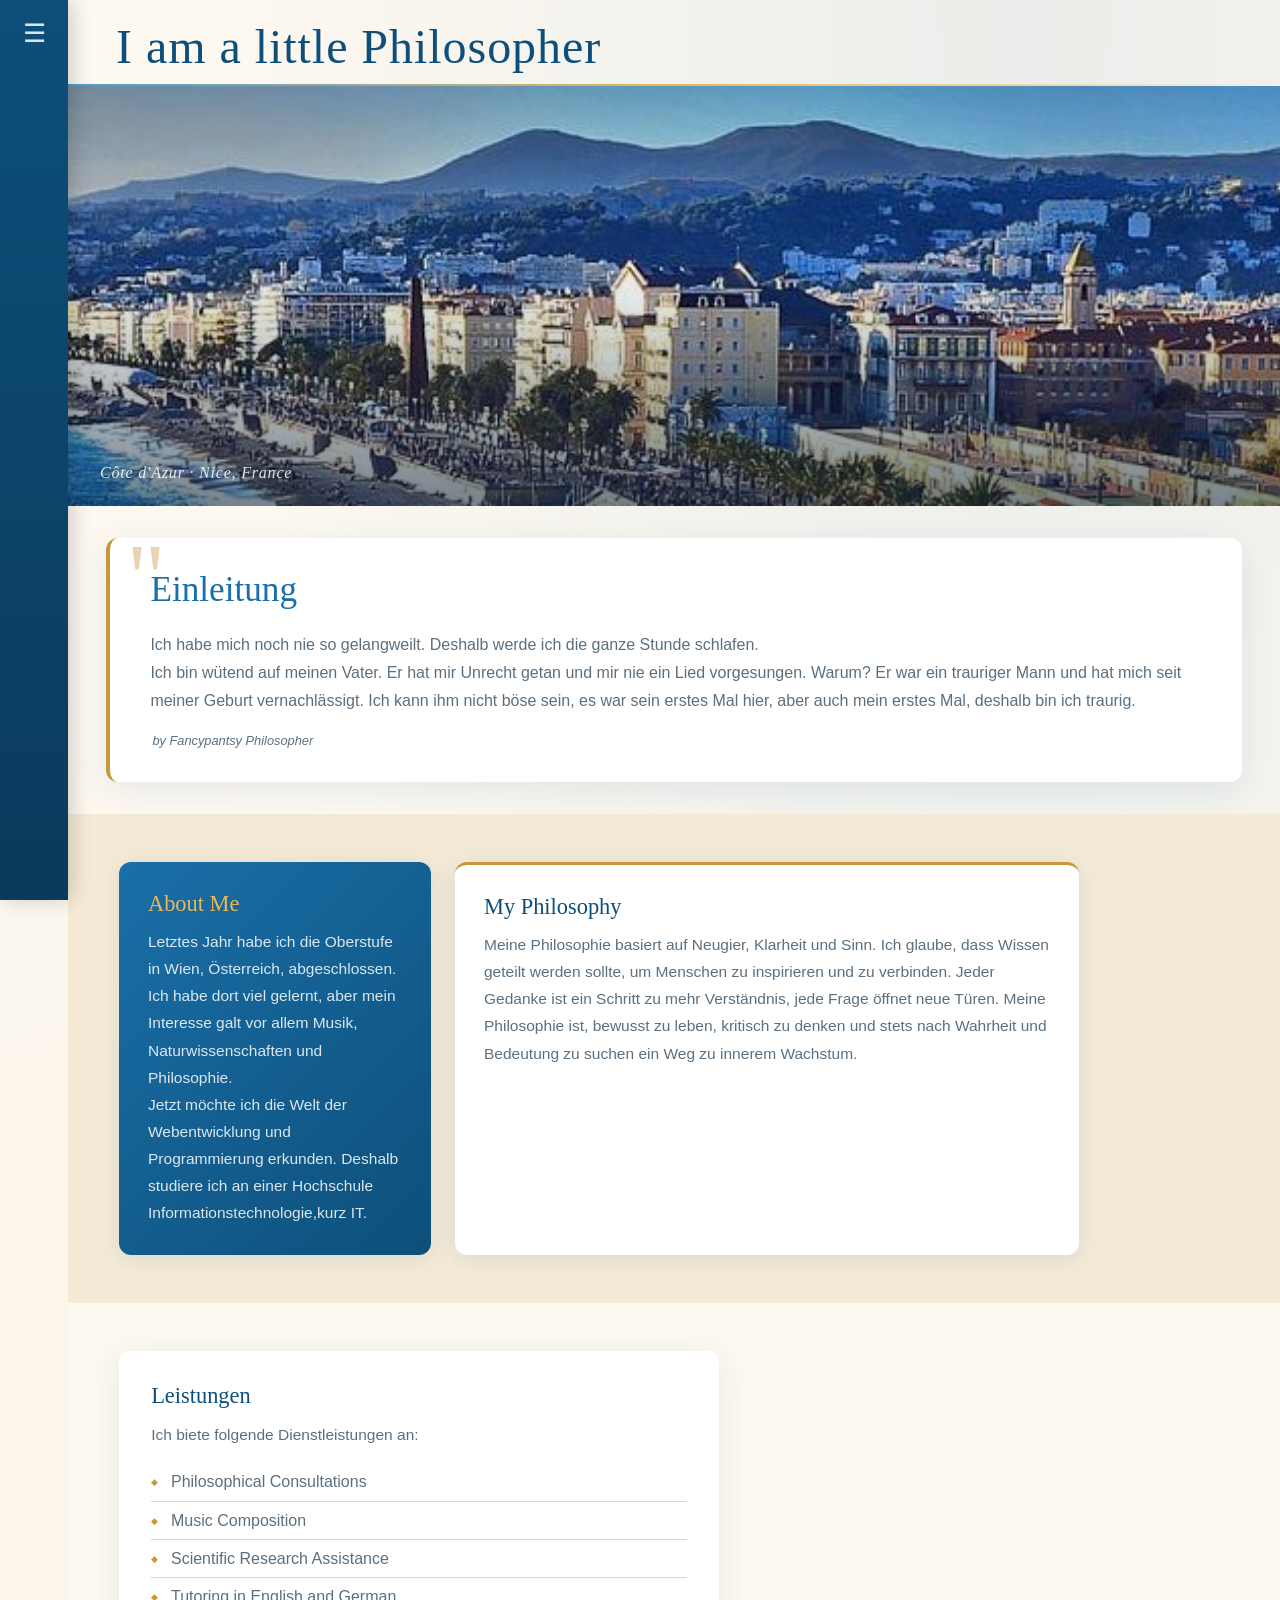
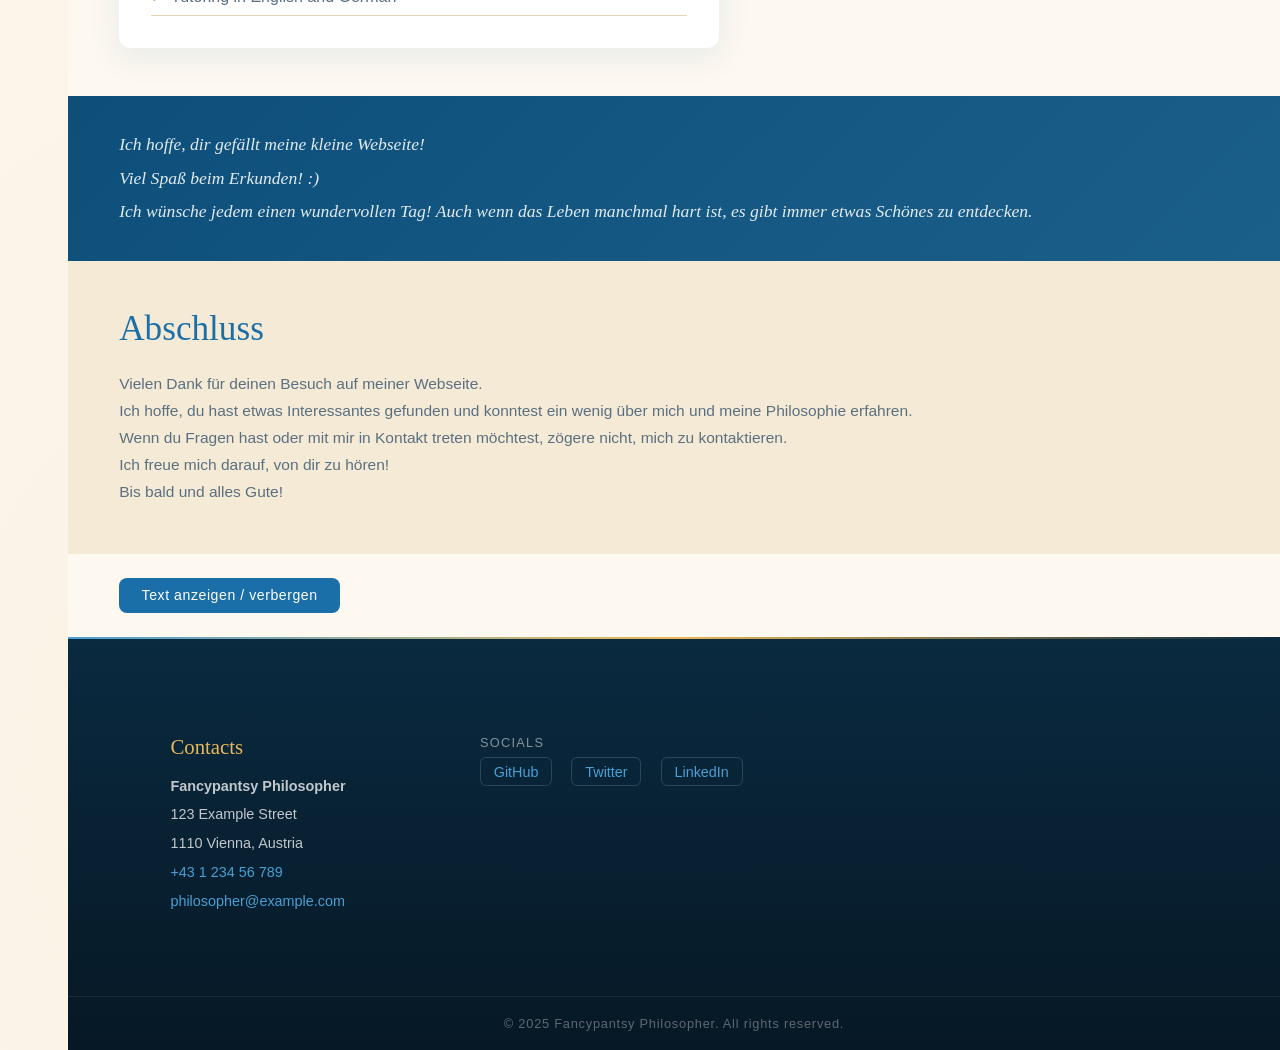
==== commit a35b6182: "Enhance gallery UI by updating image rendering styles" ====
--- a/index.html
+++ b/index.html
@@ -17,8 +17,8 @@
             <a href="#home">Startseite</a>
             <a href="#about">Über uns</a>
             <a href="#services">Leistungen</a>
-            <a href="vektorrechner.html">Vektorrechner</a>
-            <a href="zitate.html">💭 Zitate</a>
+            <a href="vektorrechner.html">🔢 Vektorrechner</a>
+            <a href="Astrobilder.html">🔭 Astronomie Bilder</a>
             <a href="#contact">Kontakt</a>
             </div>
         </div>
@@ -57,7 +57,7 @@
                     <p> 
                         Letztes Jahr habe ich die Oberstufe in Wien, Österreich, abgeschlossen. <br>
                         Ich habe dort viel gelernt, aber mein Interesse galt vor allem Musik, Naturwissenschaften und Philosophie. <br>
-                        Jetzt möchte ich die Welt der Webentwicklung und Programmierung erkunden. Deshalb studiere ich an einer Hochschule Informatik-Technologien,kurz IT.
+                        Jetzt möchte ich die Welt der Webentwicklung und Programmierung erkunden. Deshalb studiere ich an einer Hochschule Informationstechnologie,kurz IT.
                     </p>
                 </div>
                 <div class="grid-item-main">
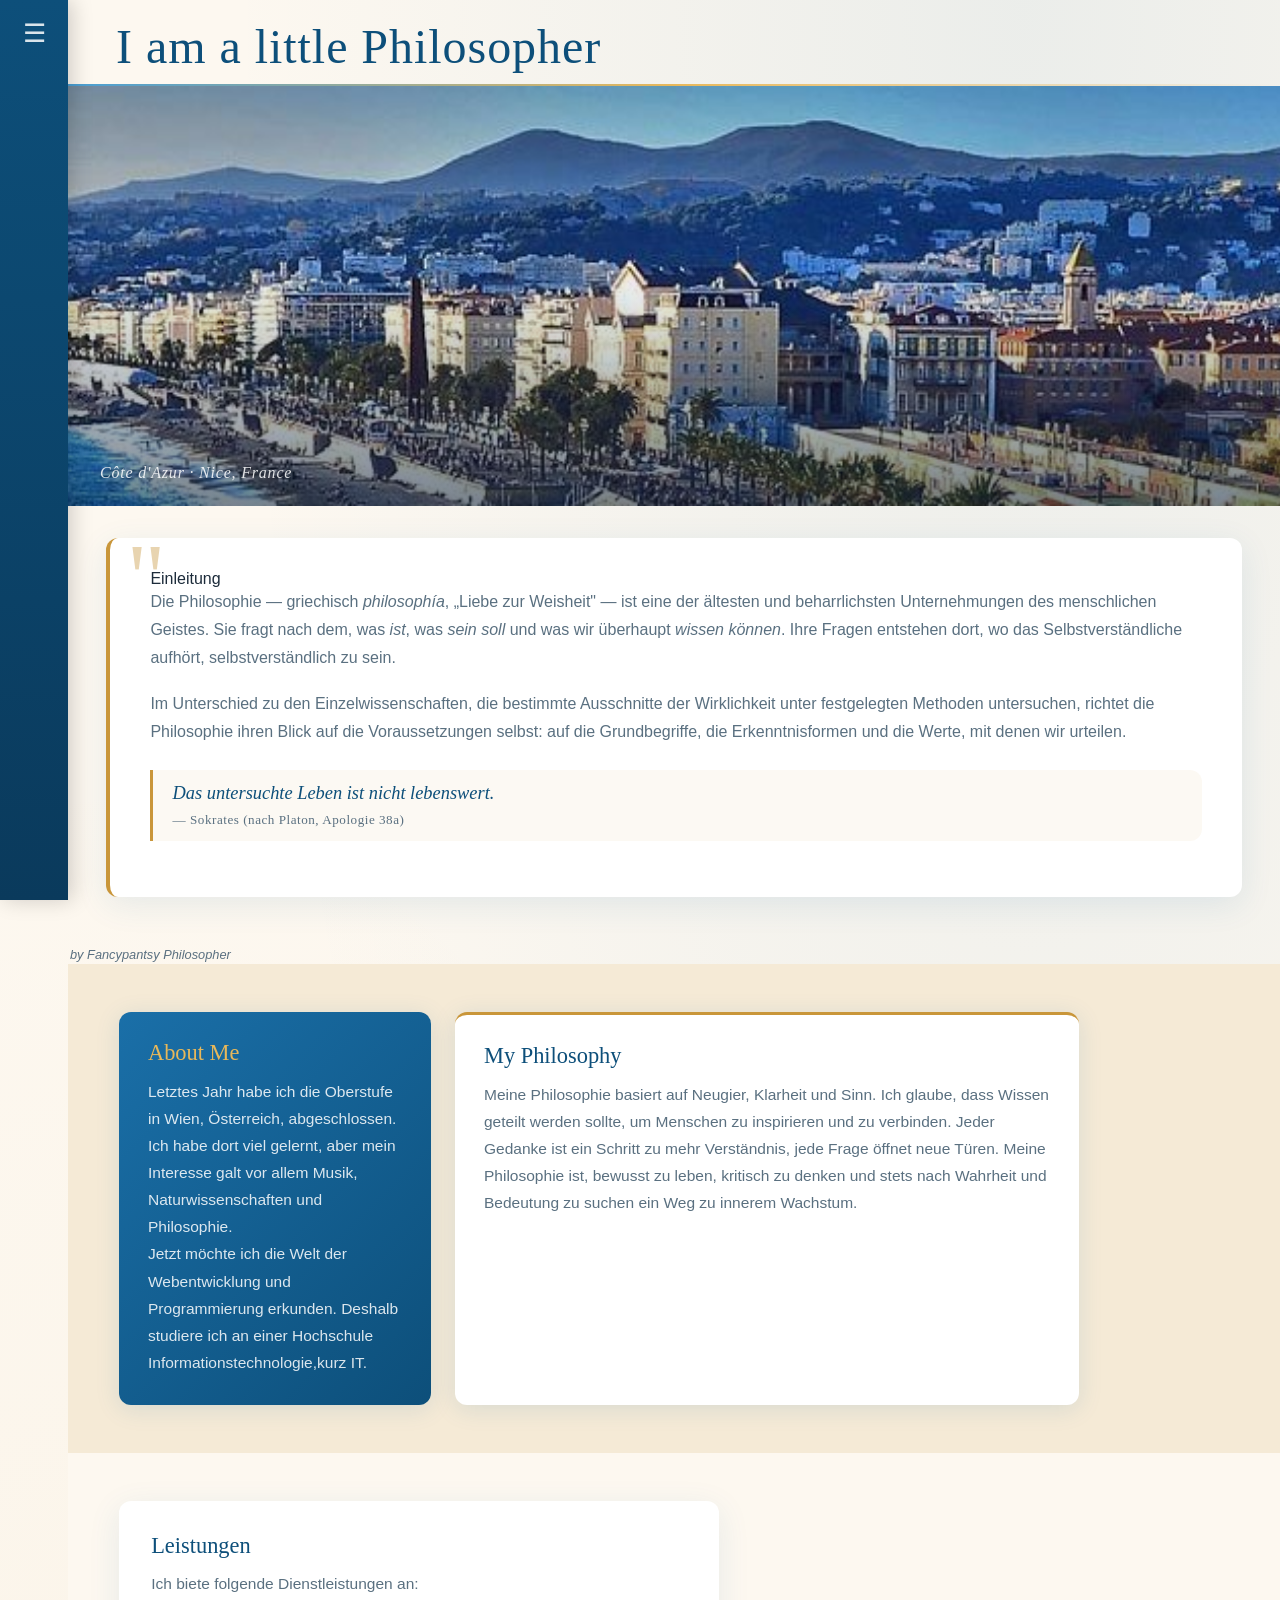
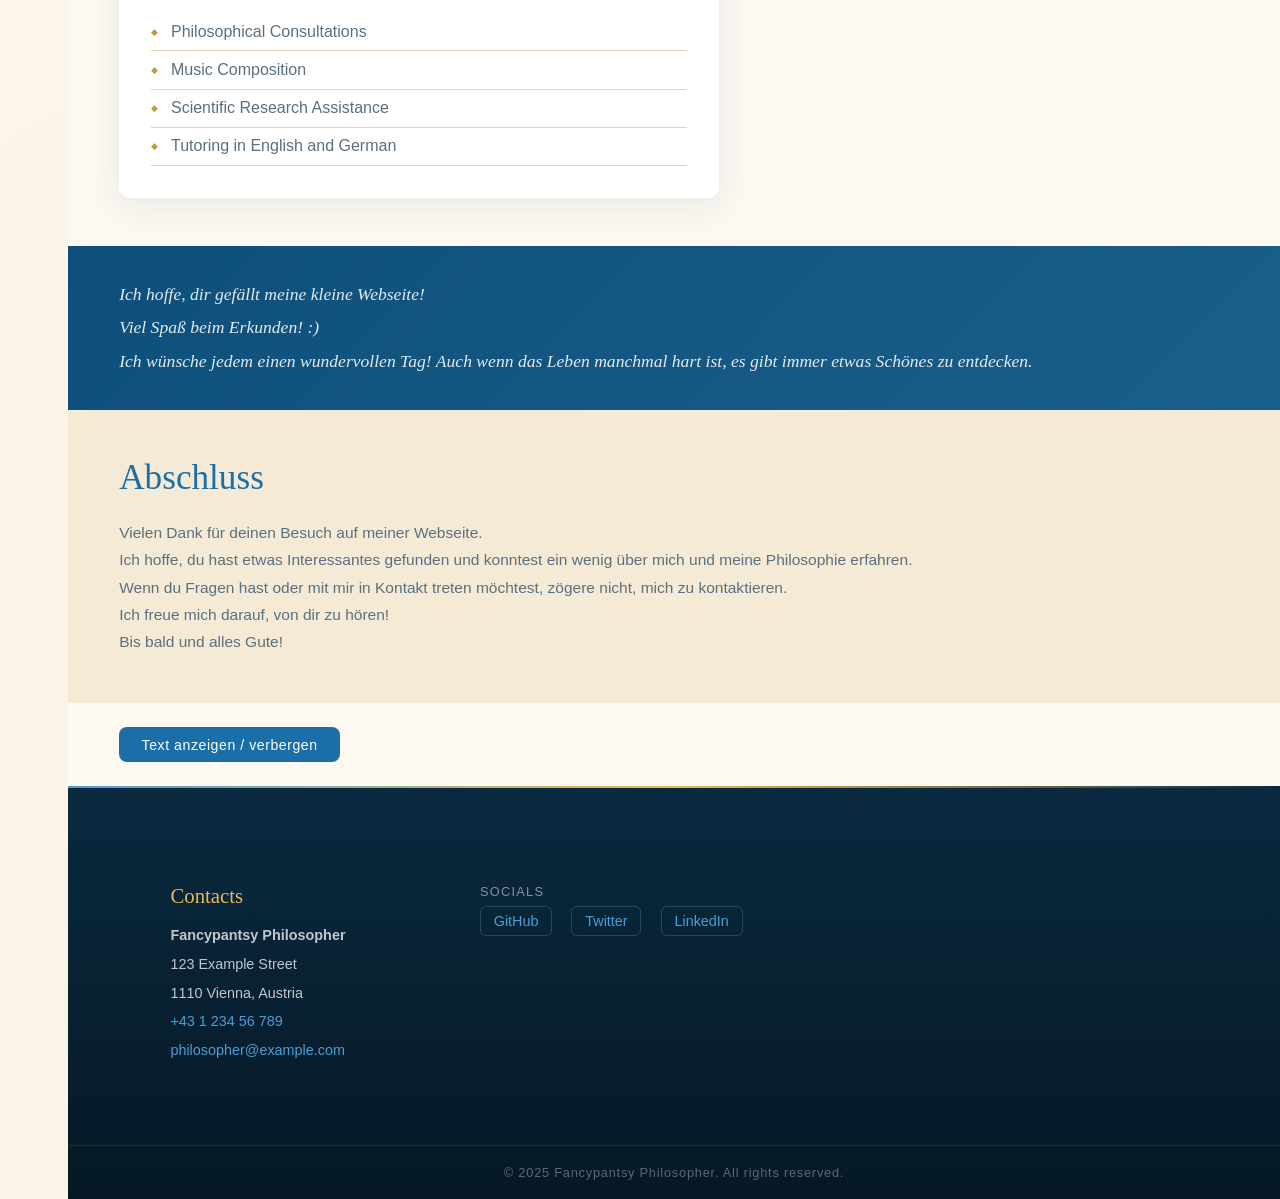
==== commit 9ad404d0: "NEW PAGE Added philosophie.html Index.html: Einleitung updated, table caption added, div removed" ====
--- a/index.html
+++ b/index.html
@@ -17,6 +17,7 @@
             <a href="#home">Startseite</a>
             <a href="#about">Über uns</a>
             <a href="#services">Leistungen</a>
+            <a href="philosophie.html">🏛️ Mehr Philosophie</a>
             <a href="vektorrechner.html">🔢 Vektorrechner</a>
             <a href="Astrobilder.html">🔭 Astronomie Bilder</a>
             <a href="#contact">Kontakt</a>
@@ -32,21 +33,29 @@
                 <div class="hero-img-overlay"></div>
                 <span class="hero-caption">Côte d'Azur · Nice, France</span>
             </div>
-            <div id="Einleitung">
-                <h2>Einleitung</h2>
+                <section id="Einleitung">
+                Einleitung</h2>
                 <p>
-                
-                    Ich habe mich noch nie so gelangweilt. Deshalb werde ich die ganze Stunde schlafen.<br>
-                    Ich bin wütend auf meinen Vater. 
-                    Er hat mir Unrecht getan und mir nie ein Lied vorgesungen. Warum? 
-                    Er war ein trauriger Mann und hat mich seit meiner Geburt vernachlässigt.
-                    Ich kann ihm nicht böse sein, es war sein erstes Mal hier, 
-                    aber auch mein erstes Mal, deshalb bin ich traurig.
+                    Die Philosophie — griechisch <em>philosophía</em>, „Liebe zur Weisheit" — ist eine der ältesten und
+                    beharrlichsten Unternehmungen des menschlichen Geistes. Sie fragt nach dem, was <em>ist</em>,
+                    was <em>sein soll</em> und was wir überhaupt <em>wissen können</em>. Ihre Fragen entstehen dort,
+                    wo das Selbstverständliche aufhört, selbstverständlich zu sein.
                 </p>
+                <br/>
+                <p>
+                    Im Unterschied zu den Einzelwissenschaften, die bestimmte Ausschnitte der Wirklichkeit unter
+                    festgelegten Methoden untersuchen, richtet die Philosophie ihren Blick auf die Voraussetzungen
+                    selbst: auf die Grundbegriffe, die Erkenntnisformen und die Werte, mit denen wir urteilen.
+                </p>
+                <div class="zitat-block" style="margin-top:1.5rem;">
+                    Das untersuchte Leben ist nicht lebenswert.
+                    <cite>— Sokrates (nach Platon, Apologie 38a)</cite>
+                </div>
+                </section>
+
                 <table>
                     <caption class="wide-caption">by Fancypantsy Philosopher</caption>
                 </table>
-            </div>
         </section>
 
         <!-- ── About ───────────────────────────────────────────────── -->
--- a/stylesheet.css
+++ b/stylesheet.css
@@ -598,6 +598,7 @@
   text-align: center;
   outline: none;
   transition: border-color .2s, background .2s, box-shadow .2s;
+  appearance: textfield;
   -moz-appearance: textfield;
 }
 
@@ -792,3 +793,52 @@
   .op-btn { padding: .65rem 1.2rem; font-size: .85rem; }
 }
 
+.denker-grid {
+  display: grid;
+  grid-template-columns: repeat(auto-fill, minmax(220px, 1fr));
+  gap: 1.2rem;
+  margin-top: 1.5rem;
+}
+.denker-card {
+  background: var(--white);
+  border-radius: var(--radius);
+  padding: 1.4rem 1.6rem;
+  box-shadow: var(--shadow);
+  border-top: 3px solid var(--azure-light);
+  transition: transform .2s, box-shadow .2s;
+}
+.denker-card:hover {
+  transform: translateY(-4px);
+  box-shadow: var(--shadow-card);
+}
+.denker-card .era {
+  font-size: .75rem;
+  letter-spacing: .1em;
+  text-transform: uppercase;
+  color: var(--gold);
+  font-weight: 500;
+  margin-bottom: .4rem;
+}
+.denker-card h3 { font-size: 1.2rem; margin-bottom: .4rem; }
+.denker-card p { font-size: .88rem; }
+
+/* ─── Zitat-Block ─── */
+.zitat-block {
+  border-left: 3px solid var(--gold);
+  margin: 1.5rem 0;
+  padding: .8rem 1.2rem;
+  font-family: var(--font-display);
+  font-style: italic;
+  font-size: 1.15rem;
+  color: var(--azure-dark);
+  background: rgba(201,150,58,.06);
+  border-radius: 0 var(--radius) var(--radius) 0;
+}
+.zitat-block cite {
+  display: block;
+  margin-top: .5rem;
+  font-size: .82rem;
+  font-style: normal;
+  color: var(--text-light);
+  letter-spacing: .04em;
+}
